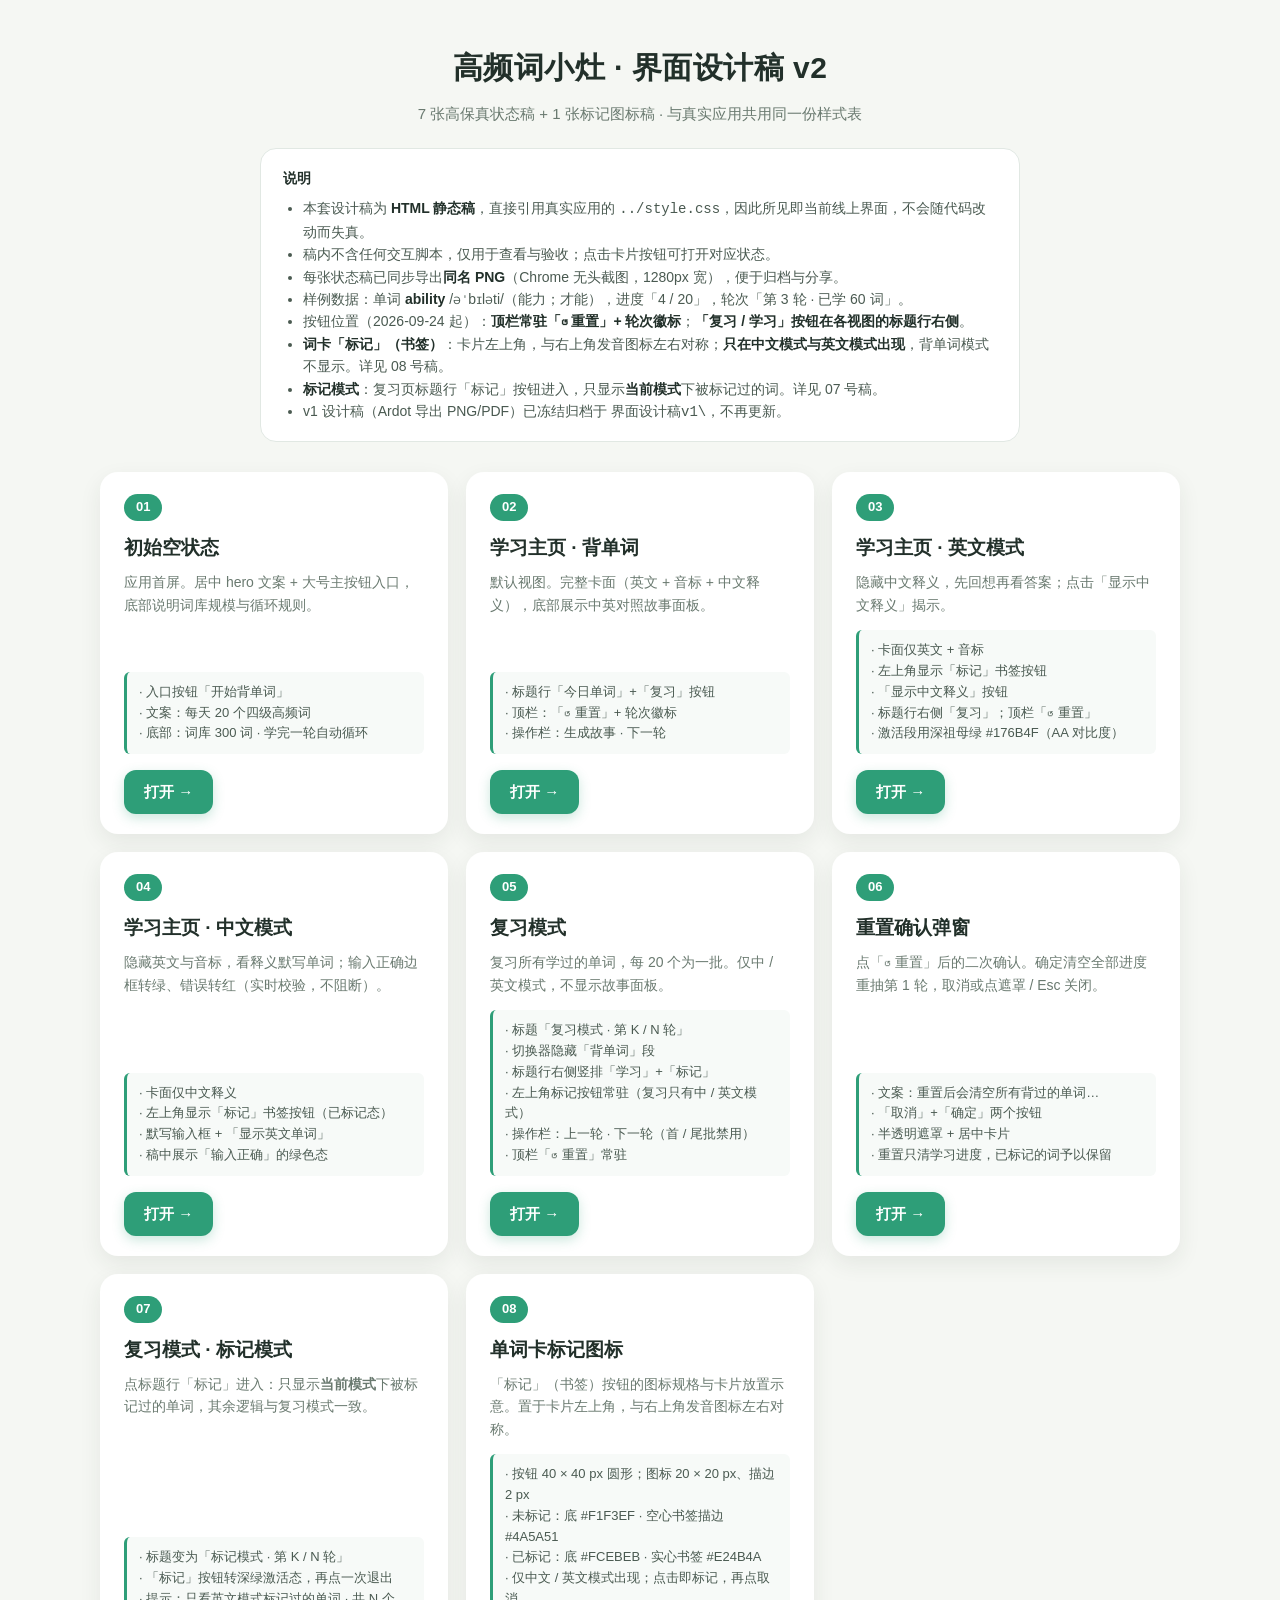
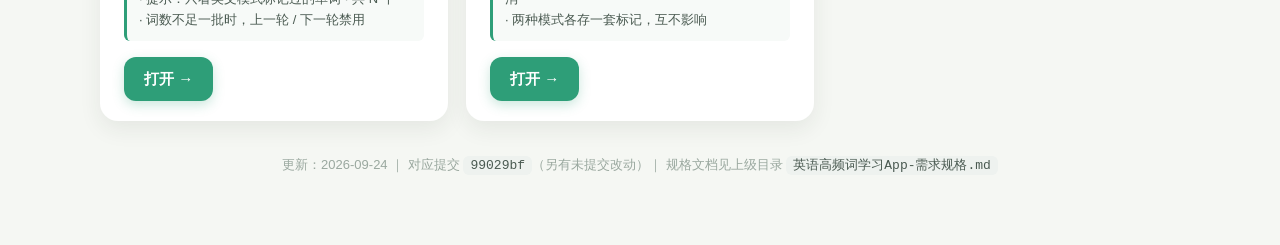
==== 界面设计稿v2/index.html @ 007cfd93 "feat: 词卡标记（书签）+ 标记模式，复习/重置按钮换位 - 词卡标记：卡片左上角书签按钮，仅中文/英文模式可见；按「模式 + 单词字符串」   存于 state.marks = { en: []" ====
<!DOCTYPE html>
<html lang="zh-CN">
<head>
  <meta charset="UTF-8" />
  <meta name="viewport" content="width=device-width, initial-scale=1.0" />
  <title>界面设计稿 v2 · 总览</title>
  <style>
    :root {
      --bg: #F5F7F3;
      --surface: #FFFFFF;
      --text: #22302A;
      --text-2: #4A5A51;
      --text-3: #6A7A70;
      --muted: #9AA89F;
      --accent: #2E9E78;
      --accent-dark: #176B4F;
      --line: #E1E8E3;
    }
    * { box-sizing: border-box; margin: 0; padding: 0; }
    body {
      background: var(--bg);
      color: var(--text);
      font-family: "Noto Sans SC", "PingFang SC", "Microsoft YaHei", sans-serif;
      line-height: 1.6;
      padding: 44px 24px 72px;
    }
    .wrap { max-width: 1080px; margin: 0 auto; }
    .page-head { text-align: center; margin-bottom: 12px; }
    .page-title { font-size: 30px; font-weight: 700; letter-spacing: .5px; }
    .page-sub { margin-top: 10px; font-size: 15px; color: var(--text-3); }
    .meta {
      margin: 22px auto 0;
      max-width: 760px;
      background: var(--surface);
      border: 1px solid var(--line);
      border-radius: 16px;
      padding: 18px 22px;
      font-size: 14px;
      color: var(--text-2);
      text-align: left;
    }
    .meta b { color: var(--text); }
    .meta ul { margin: 8px 0 0 20px; }
    .grid {
      margin-top: 30px;
      display: grid;
      grid-template-columns: repeat(auto-fill, minmax(320px, 1fr));
      gap: 18px;
    }
    .card {
      background: var(--surface);
      border-radius: 18px;
      box-shadow: 0 8px 22px rgba(34, 48, 42, .08);
      padding: 22px 24px 20px;
      display: flex;
      flex-direction: column;
    }
    .card-no {
      display: inline-block;
      background: var(--accent);
      color: #fff;
      font-size: 13px;
      font-weight: 700;
      border-radius: 999px;
      padding: 3px 12px;
      align-self: flex-start;
    }
    .card-title { margin-top: 12px; font-size: 19px; font-weight: 700; }
    .card-desc { margin-top: 8px; font-size: 14px; color: var(--text-3); flex: 1; }
    .card-keys {
      margin-top: 14px;
      font-size: 13px;
      color: var(--text-2);
      background: #F7FAF8;
      border-left: 3px solid var(--accent);
      border-radius: 6px;
      padding: 10px 12px;
    }
    .card-keys span { display: block; }
    .card-link {
      margin-top: 16px;
      display: inline-flex;
      align-items: center;
      gap: 6px;
      align-self: flex-start;
      background: var(--accent);
      color: #fff;
      text-decoration: none;
      font-size: 15px;
      font-weight: 600;
      padding: 10px 20px;
      border-radius: 12px;
      box-shadow: 0 4px 12px rgba(46, 158, 120, .25);
      transition: background .15s, transform .12s;
    }
    .card-link:hover { background: #29906d; transform: translateY(-1px); }
    .foot {
      margin-top: 34px;
      text-align: center;
      font-size: 13px;
      color: var(--muted);
    }
    .foot code {
      background: #EEF2EF;
      padding: 2px 7px;
      border-radius: 6px;
      color: var(--text-2);
    }
  </style>
</head>
<body>
  <div class="wrap">
    <div class="page-head">
      <h1 class="page-title">高频词小灶 · 界面设计稿 v2</h1>
      <p class="page-sub">7 张高保真状态稿 + 1 张标记图标稿 · 与真实应用共用同一份样式表</p>
    </div>

    <div class="meta">
      <b>说明</b>
      <ul>
        <li>本套设计稿为 <b>HTML 静态稿</b>，直接引用真实应用的 <code>../style.css</code>，因此所见即当前线上界面，不会随代码改动而失真。</li>
        <li>稿内不含任何交互脚本，仅用于查看与验收；点击卡片按钮可打开对应状态。</li>
        <li>每张状态稿已同步导出<b>同名 PNG</b>（Chrome 无头截图，1280px 宽），便于归档与分享。</li>
        <li>样例数据：单词 <b>ability</b> /əˈbɪləti/（能力；才能），进度「4 / 20」，轮次「第 3 轮 · 已学 60 词」。</li>
        <li>按钮位置（2026-09-24 起）：<b>顶栏常驻「↺ 重置」+ 轮次徽标</b>；<b>「复习 / 学习」按钮在各视图的标题行右侧</b>。</li>
        <li><b>词卡「标记」（书签）</b>：卡片左上角，与右上角发音图标左右对称；<b>只在中文模式与英文模式出现</b>，背单词模式不显示。详见 08 号稿。</li>
        <li><b>标记模式</b>：复习页标题行「标记」按钮进入，只显示<b>当前模式</b>下被标记过的词。详见 07 号稿。</li>
        <li>v1 设计稿（Ardot 导出 PNG/PDF）已冻结归档于 <code>界面设计稿v1\</code>，不再更新。</li>
      </ul>
    </div>

    <div class="grid">
      <div class="card">
        <span class="card-no">01</span>
        <h2 class="card-title">初始空状态</h2>
        <p class="card-desc">应用首屏。居中 hero 文案 + 大号主按钮入口，底部说明词库规模与循环规则。</p>
        <div class="card-keys">
          <span>· 入口按钮「开始背单词」</span>
          <span>· 文案：每天 20 个四级高频词</span>
          <span>· 底部：词库 300 词 · 学完一轮自动循环</span>
        </div>
        <a class="card-link" href="1-初始空状态.html">打开 →</a>
      </div>

      <div class="card">
        <span class="card-no">02</span>
        <h2 class="card-title">学习主页 · 背单词</h2>
        <p class="card-desc">默认视图。完整卡面（英文 + 音标 + 中文释义），底部展示中英对照故事面板。</p>
        <div class="card-keys">
          <span>· 标题行「今日单词」+「复习」按钮</span>
          <span>· 顶栏：「↺ 重置」+ 轮次徽标</span>
          <span>· 操作栏：生成故事 · 下一轮</span>
        </div>
        <a class="card-link" href="2-学习主页-背单词.html">打开 →</a>
      </div>

      <div class="card">
        <span class="card-no">03</span>
        <h2 class="card-title">学习主页 · 英文模式</h2>
        <p class="card-desc">隐藏中文释义，先回想再看答案；点击「显示中文释义」揭示。</p>
        <div class="card-keys">
          <span>· 卡面仅英文 + 音标</span>
          <span>· 左上角显示「标记」书签按钮</span>
          <span>· 「显示中文释义」按钮</span>
          <span>· 标题行右侧「复习」；顶栏「↺ 重置」</span>
          <span>· 激活段用深祖母绿 #176B4F（AA 对比度）</span>
        </div>
        <a class="card-link" href="3-学习主页-英文模式.html">打开 →</a>
      </div>

      <div class="card">
        <span class="card-no">04</span>
        <h2 class="card-title">学习主页 · 中文模式</h2>
        <p class="card-desc">隐藏英文与音标，看释义默写单词；输入正确边框转绿、错误转红（实时校验，不阻断）。</p>
        <div class="card-keys">
          <span>· 卡面仅中文释义</span>
          <span>· 左上角显示「标记」书签按钮（已标记态）</span>
          <span>· 默写输入框 + 「显示英文单词」</span>
          <span>· 稿中展示「输入正确」的绿色态</span>
        </div>
        <a class="card-link" href="4-学习主页-中文模式.html">打开 →</a>
      </div>

      <div class="card">
        <span class="card-no">05</span>
        <h2 class="card-title">复习模式</h2>
        <p class="card-desc">复习所有学过的单词，每 20 个为一批。仅中 / 英文模式，不显示故事面板。</p>
        <div class="card-keys">
          <span>· 标题「复习模式 · 第 K / N 轮」</span>
          <span>· 切换器隐藏「背单词」段</span>
          <span>· 标题行右侧竖排「学习」+「标记」</span>
          <span>· 左上角标记按钮常驻（复习只有中 / 英文模式）</span>
          <span>· 操作栏：上一轮 · 下一轮（首 / 尾批禁用）</span>
          <span>· 顶栏「↺ 重置」常驻</span>
        </div>
        <a class="card-link" href="5-复习模式.html">打开 →</a>
      </div>

      <div class="card">
        <span class="card-no">06</span>
        <h2 class="card-title">重置确认弹窗</h2>
        <p class="card-desc">点「↺ 重置」后的二次确认。确定清空全部进度重抽第 1 轮，取消或点遮罩 / Esc 关闭。</p>
        <div class="card-keys">
          <span>· 文案：重置后会清空所有背过的单词…</span>
          <span>· 「取消」+「确定」两个按钮</span>
          <span>· 半透明遮罩 + 居中卡片</span>
          <span>· 重置只清学习进度，已标记的词予以保留</span>
        </div>
        <a class="card-link" href="6-重置确认弹窗.html">打开 →</a>
      </div>

      <div class="card">
        <span class="card-no">07</span>
        <h2 class="card-title">复习模式 · 标记模式</h2>
        <p class="card-desc">点标题行「标记」进入：只显示<b>当前模式</b>下被标记过的单词，其余逻辑与复习模式一致。</p>
        <div class="card-keys">
          <span>· 标题变为「标记模式 · 第 K / N 轮」</span>
          <span>· 「标记」按钮转深绿激活态，再点一次退出</span>
          <span>· 提示：只看英文模式标记过的单词 · 共 N 个</span>
          <span>· 词数不足一批时，上一轮 / 下一轮禁用</span>
        </div>
        <a class="card-link" href="7-复习模式-标记模式.html">打开 →</a>
      </div>

      <div class="card">
        <span class="card-no">08</span>
        <h2 class="card-title">单词卡标记图标</h2>
        <p class="card-desc">「标记」（书签）按钮的图标规格与卡片放置示意。置于卡片左上角，与右上角发音图标左右对称。</p>
        <div class="card-keys">
          <span>· 按钮 40 × 40 px 圆形；图标 20 × 20 px、描边 2 px</span>
          <span>· 未标记：底 #F1F3EF · 空心书签描边 #4A5A51</span>
          <span>· 已标记：底 #FCEBEB · 实心书签 #E24B4A</span>
          <span>· 仅中文 / 英文模式出现；点击即标记，再点取消</span>
          <span>· 两种模式各存一套标记，互不影响</span>
        </div>
        <a class="card-link" href="单词卡标记图标.html">打开 →</a>
      </div>
    </div>

    <p class="foot">
      更新：2026-09-24 ｜ 对应提交 <code>99029bf</code>（另有未提交改动）｜ 规格文档见上级目录
      <code>英语高频词学习App-需求规格.md</code>
    </p>
  </div>
</body>
</html>
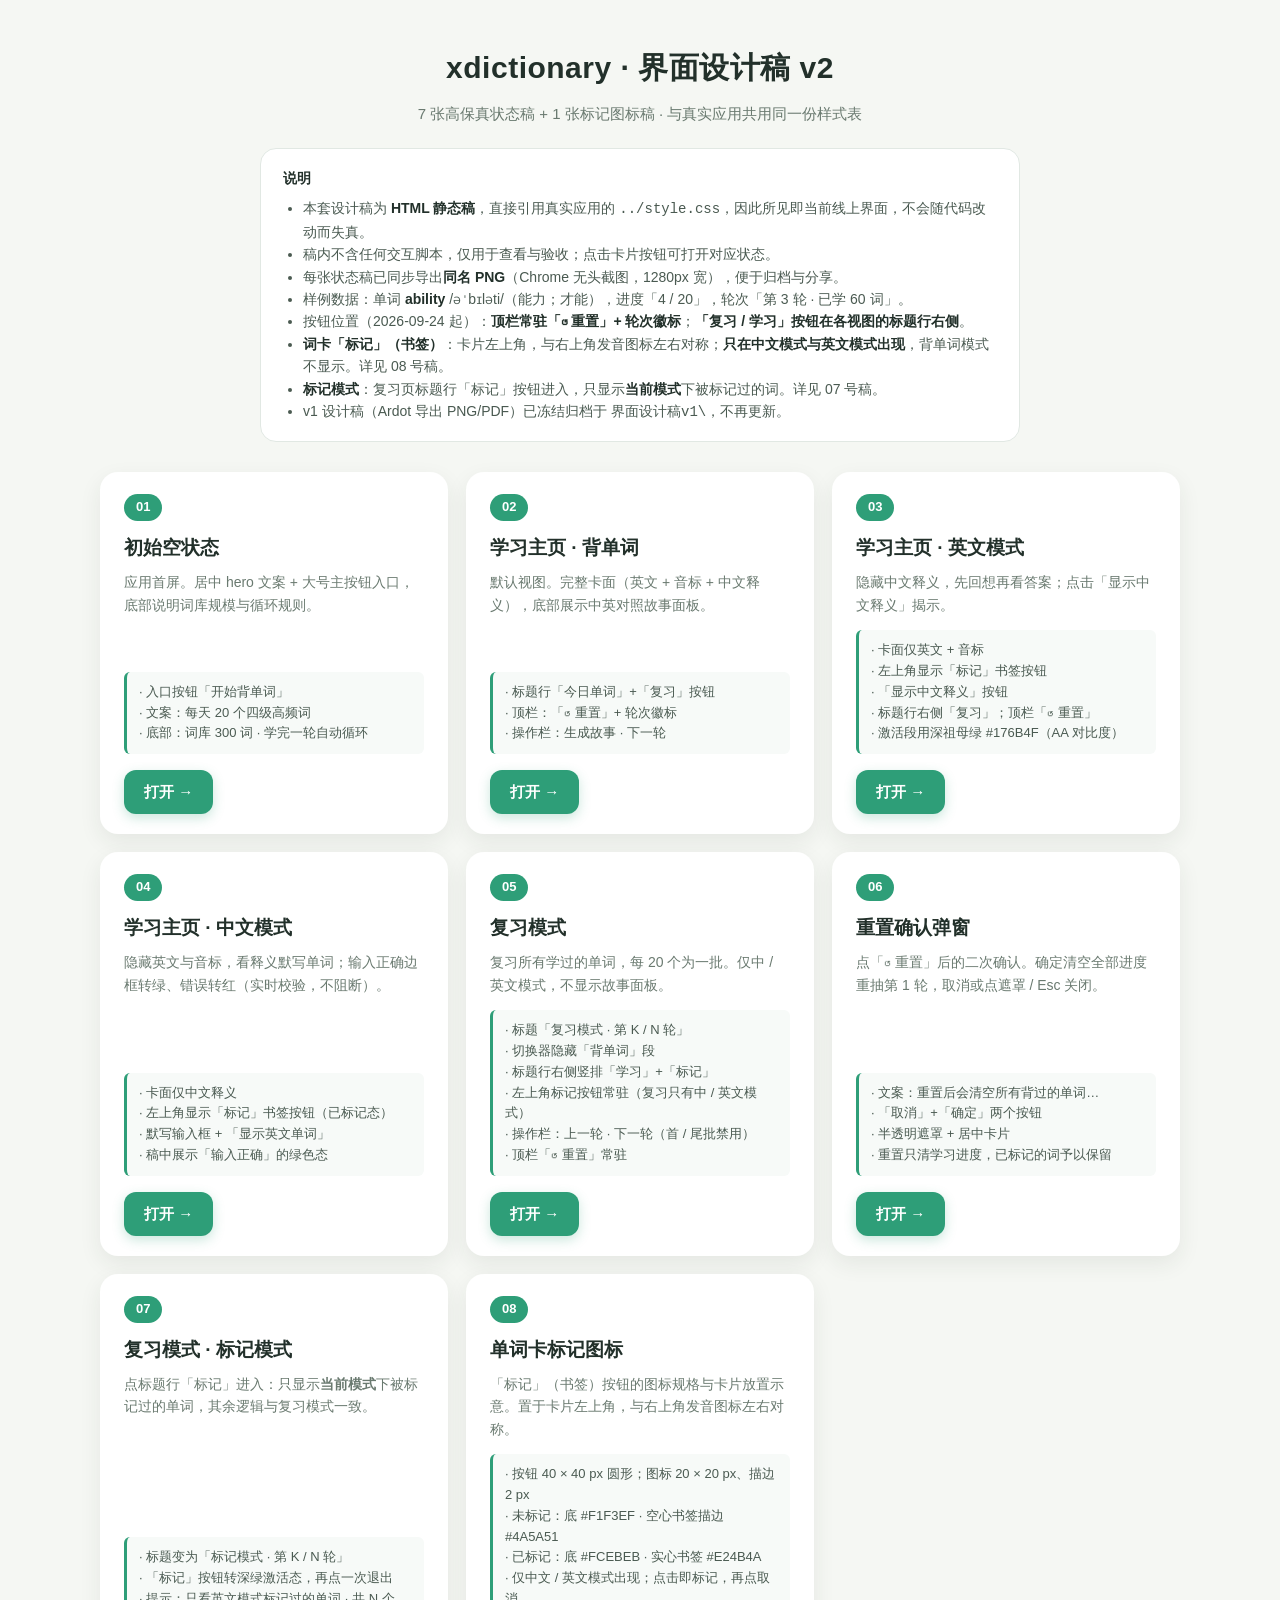
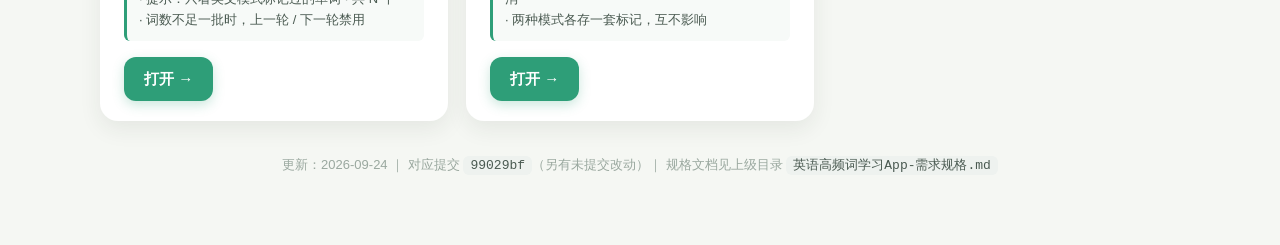
==== commit 1533104c: "chore: 项目名称统一改为 xdictionary（页面品牌名 / 标题 / 代码注释 / 文档 / 设计稿）" ====
--- a/界面设计稿v2/index.html
+++ b/界面设计稿v2/index.html
@@ -111,7 +111,7 @@
 <body>
   <div class="wrap">
     <div class="page-head">
-      <h1 class="page-title">高频词小灶 · 界面设计稿 v2</h1>
+      <h1 class="page-title">xdictionary · 界面设计稿 v2</h1>
       <p class="page-sub">7 张高保真状态稿 + 1 张标记图标稿 · 与真实应用共用同一份样式表</p>
     </div>
 
